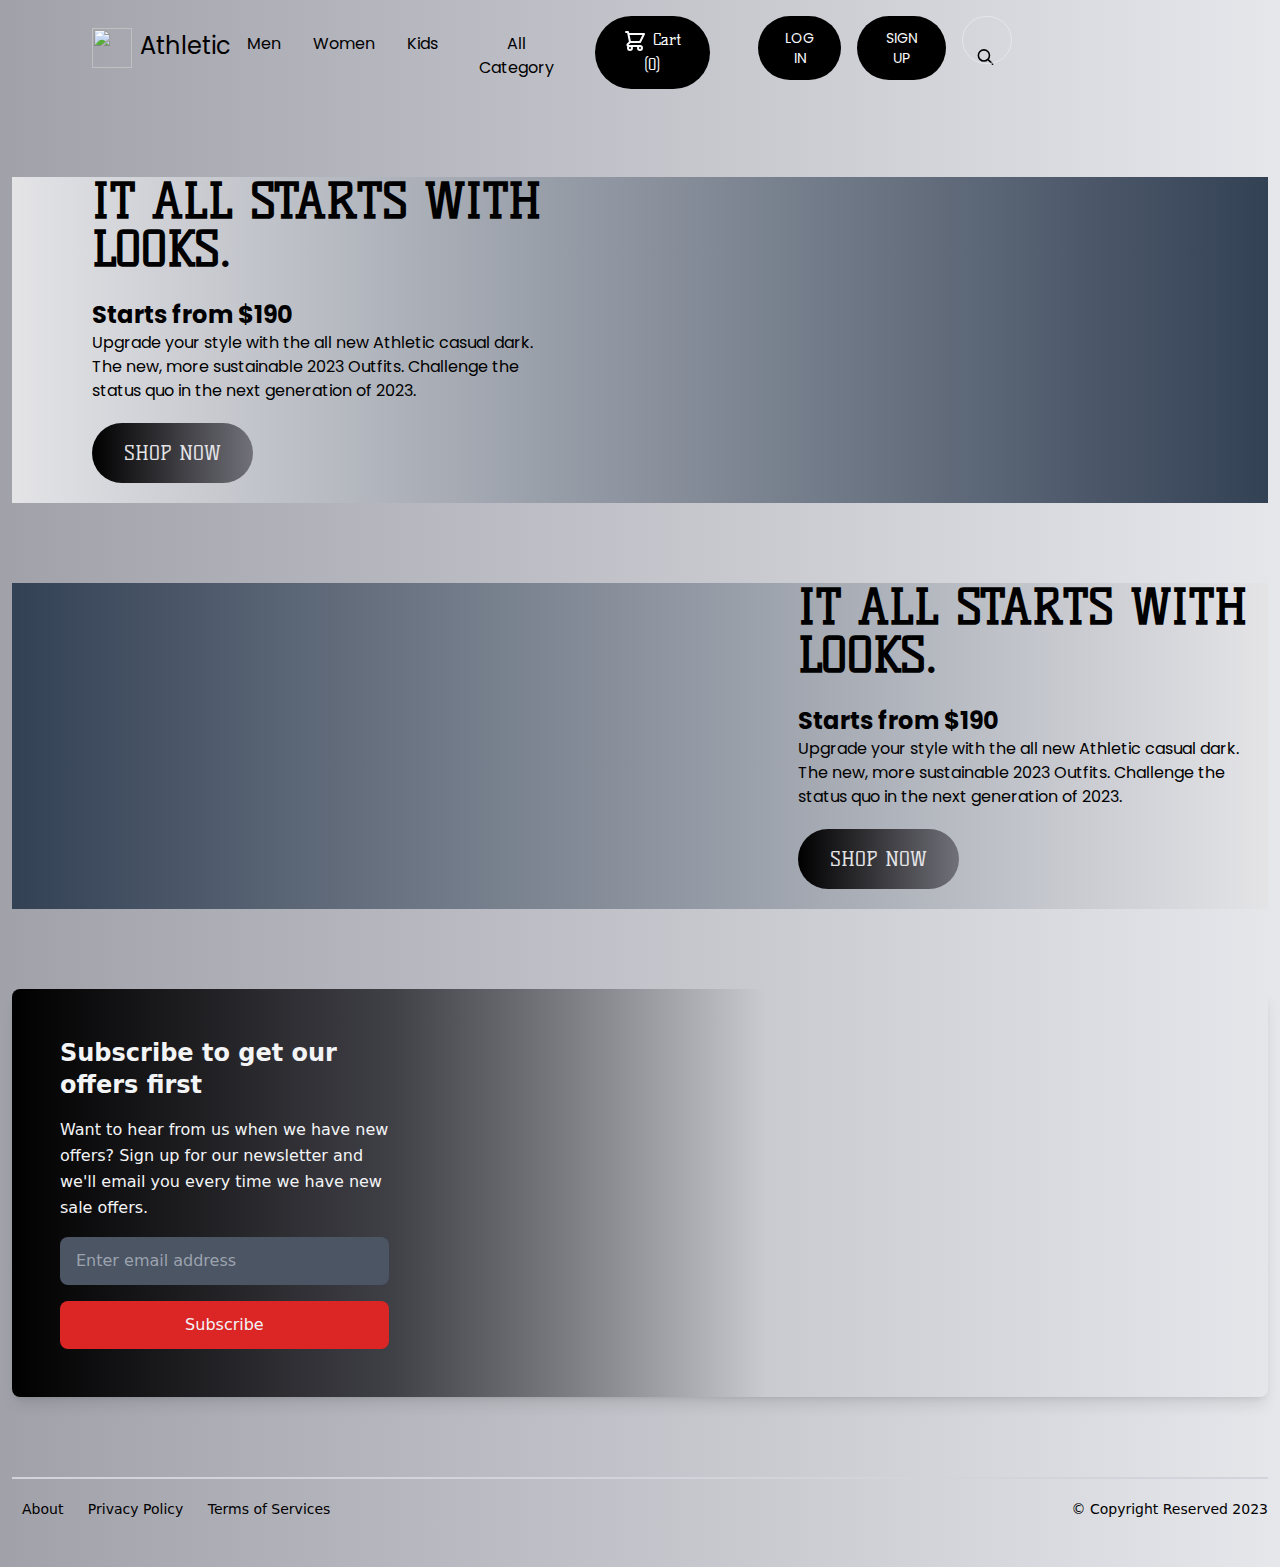
==== index.html @ 81975f5f "all progress" ====
<!DOCTYPE html>
<html lang="en">
  <head>
    <meta charset="UTF-8" />
    <meta http-equiv="X-UA-Compatible" content="IE=edge" />
    <meta name="viewport" content="width=device-width, initial-scale=1.0" />
    <title>Athletic Official website | Athletic Indonesia</title>
    <link rel="stylesheet" href="output.css" />
    <link rel="preconnect" href="https://fonts.googleapis.com" />
    <link rel="preconnect" href="https://fonts.gstatic.com" crossorigin />
    <link
      href="https://fonts.googleapis.com/css2?family=Kelly+Slab&family=Poppins&display=swap"
      rel="stylesheet"
    />
    <link rel="shortcut icon" type="image/x-icon"
    href="/images/icons8-soccer-ball-96.png"
  </head>
  <body class="bg-gradient-to-r from-zinc-400 to-gray-200">
    <div class="p-3">
      <div class="md:flex md:flex-row md:justify-between mr-64 text-center">
        <div class="flex flex-row mt-4 justify-center">
          <img
            src="/images/icons8-soccer-ball-96.png"
            class="w-10 h-10 font-Poppins ml-20 text-black font-extrabold w-10 h-10"
            alt=""
          />
          <h1 class="font-Poppins text-2xl ml-2 mt-0.5">Athletic</h1>
        </div>
        <div class="mt-1 flex flex-row">
          <a
            href="#"
            class="p-4 text-1xl font-Poppins hover:text-gray-400 hover:underline"
            >Men</a
          >
          <a
            href="#"
            class="p-4 text-1xl font-Poppins hover:text-gray-400 hover:underline"
            >Women</a
          >
          <a
            href="#"
            class="p-4 text-1xl font-Poppins hover:text-gray-400 hover:underline"
            >Kids</a
          >
          <a
            href="product-archive.html"
            class="p-4 text-1xl font-Poppins hover:text-gray-400 hover:underline"
            >All Category</a
          >

          <a
            href="#"
            class="bg-black text-gray-50 hover:bg-gray-400 p-3 px-3 sm:px-5 rounded-full ml-4 mb-2 font-Kelly mr-10"
          >
            <svg
              xmlns="http://www.w3.org/2000/svg"
              class="h-5 w-5 sm:h-6 sm:w-6 inline-block"
              fill="none"
              viewBox="0 0 24 24"
              stroke="currentColor"
            >
              <path
                stroke-linecap="round"
                stroke-linejoin="round"
                stroke-width="2"
                d="M3 3h2l.4 2M7 13h10l4-8H5.4M7 13L5.4 5M7 13l-2.293 2.293c-.63.63-.184 1.707.707 1.707H17m0 0a2 2 0 100 4 2 2 0 000-4zm-8 2a2 2 0 11-4 0 2 2 0 014 0z"
              />
            </svg>
            Cart (0)
          </a>
          <a
            href="/src/login.html"
            class="bg-black text-gray-50 btn text-primary p-3 px-3 sm:px-5 rounded-full ml-2 mb-2 font-Poppins mr-2 uppercase text-sm self-start hover:bg-gray-400"
            >Log in</a
          >
          <a
            href="./register.html"
            class="bg-black text-gray-50 btn text-primary p-3 px-3 sm:px-5 rounded-full ml-2 mb-2 font-Poppins mr-4 uppercase text-sm self-start hover:bg-gray-400"
            >Sign Up</a
          >
          <form action="" class="relative mx-auto w-max">
            <input
              type="search"
              placeholder="Search products"
              class="peer cursor-pointer relative z-10 h-12 w-12 rounded-full border bg-transparent pl-12 outline-none focus:w-full focus:cursor-text focus:border-black focus:pl-16 focus:pr-4"
            />
            <svg
              xmlns="http://www.w3.org/2000/svg"
              class="absolute inset-y-0 my-auto h-8 w-12 border-r border-transparent stroke-black px-3.5 peer-focus:border-black peer-focus:stroke-black"
              fill="none"
              viewBox="0 0 24 24"
              stroke="currentColor"
              stroke-width="2"
            >
              <path
                stroke-linecap="round"
                stroke-linejoin="round"
                d="M21 21l-6-6m2-5a7 7 0 11-14 0 7 7 0 0114 0z"
              />
            </svg>
          </form>
        </div>
      </div>
      <!--Header-->
      <div
        class="md:flex md:flex-row mt-20 bg-gradient-to-r from-zinc-200 to-slate-700"
      >
        <div class="md:w-2/5 flex flex-col justify-center ml-20 items-center">
          <h2
            class="text-5xl font-Kelly uppercase font-extrabold text-center md:self-start md:text-left"
          >
            It all starts with looks.
          </h2>
          <br />
          <hr />
          <hr />
          <p
            class="font-bold font-Poppins text-2xl text-center md:self-start md:text-left"
          >
            Starts from $190
          </p>
          <p class="font-Poppins text-center md:self-start md:text-left">
            Upgrade your style with the all new Athletic casual dark. The new,
            more sustainable 2023 Outfits. Challenge the status quo in the next
            generation of 2023.
          </p>
          <button
            class="bg-gradient-to-r from-black to to-zinc-500 text-zinc-200 rounded-full py-4 px-8 text-xl uppercase md:self-start my-5 hover:to-black font-Kelly"
          >
            Shop Now
          </button>
        </div>
        <div class="md:w-3/5">
          <img
            src="/images/mnz-ToLMORRb97Q-unsplash.jpg"
            alt=""
            class="w-full"
          />
        </div>
      </div>
      <!--Hero content-->
      <div>
        <div
          class="md:flex md:flex-row mt-20 bg-gradient-to-r from-slate-700 to-zinc-200"
        >
          <div class="md:w-3/5">
            <img
              src="/images/revolt-164_6wVEHfI-unsplash.jpg"
              alt=""
              class="w-full"
            />
          </div>
          <div class="md:w-2/5 flex flex-col justify-center ml-20 items-center">
            <h2
              class="text-5xl font-Kelly uppercase font-extrabold text-center md:self-start md:text-left"
            >
              It all starts with looks.
            </h2>
            <br />
            <hr />
            <hr />
            <p
              class="font-bold font-Poppins text-2xl text-center md:self-start md:text-left"
            >
              Starts from $190
            </p>
            <p class="font-Poppins text-center md:self-start md:text-left">
              Upgrade your style with the all new Athletic casual dark. The new,
              more sustainable 2023 Outfits. Challenge the status quo in the
              next generation of 2023.
            </p>
            <button
              class="bg-gradient-to-r from-black to to-zinc-500 text-zinc-200 rounded-full py-4 px-8 text-xl uppercase md:self-start my-5 hover:to-black font-Kelly"
            >
              Shop Now
            </button>
          </div>
        </div>
        <!--Hero content 2-->
        <!--Subscribe menu-->
        <div class="rounded-lg shadow-lg my-20 flex flex-row">
          <div
            class="lg:w-3/5 w-full bg-gradient-to-r from-black to-zinc-700 lg:from-black lg:via-zinc-700 lg:to-transparent rounded-lg text-gray-100 p-12"
          >
            <div class="lg:w-1/2">
              <h3 class="text-2xl font-extrabold mb-4">
                Subscribe to get our offers first
              </h3>
              <p class="mb-4 leading-relaxed">
                Want to hear from us when we have new offers? Sign up for our
                newsletter and we'll email you every time we have new sale
                offers.
              </p>
              <div>
                <input
                  type="email"
                  placeholder="Enter email address"
                  class="bg-gray-600 text-gray-200 placeholder-gray-400 px-4 py-3 w-full rounded-lg focus:outline-none mb-4"
                />
                <button
                  type="submit"
                  class="bg-red-600 py-3 rounded-lg w-full hover:bg-gradient-to-r from-zinc-400 to-red-300"
                >
                  Subscribe
                </button>
              </div>
            </div>
          </div>
          <div class="lg:w-2/5 w-full lg:flex lg:flex-row hidden">
            <img src="/images/subscribe-banner.png" class="h-96" alt="" />
          </div>
        </div>
        <!--Footer-->
        <div
          class="border-t-2 border-gray-300 flex flex-col md:flex-row md:justify-between text-center py-5 text-sm"
        >
          <div class="mb-4">
            <a href="#" class="mx-2.5">About</a>
            <a href="#" class="mx-2.5">Privacy Policy</a>
            <a href="#" class="mx-2.5">Terms of Services</a>
          </div>
          <p>&copy; Copyright Reserved 2023</p>
        </div>
        <!--Footer-->
      </div>
    </div>
  </body>
</html>
---- output.css ----
/*
! tailwindcss v3.2.7 | MIT License | https://tailwindcss.com
*/

/*
1. Prevent padding and border from affecting element width. (https://github.com/mozdevs/cssremedy/issues/4)
2. Allow adding a border to an element by just adding a border-width. (https://github.com/tailwindcss/tailwindcss/pull/116)
*/

*,
::before,
::after {
  box-sizing: border-box;
  /* 1 */
  border-width: 0;
  /* 2 */
  border-style: solid;
  /* 2 */
  border-color: #e5e7eb;
  /* 2 */
}

::before,
::after {
  --tw-content: '';
}

/*
1. Use a consistent sensible line-height in all browsers.
2. Prevent adjustments of font size after orientation changes in iOS.
3. Use a more readable tab size.
4. Use the user's configured `sans` font-family by default.
5. Use the user's configured `sans` font-feature-settings by default.
*/

html {
  line-height: 1.5;
  /* 1 */
  -webkit-text-size-adjust: 100%;
  /* 2 */
  -moz-tab-size: 4;
  /* 3 */
  -o-tab-size: 4;
     tab-size: 4;
  /* 3 */
  font-family: ui-sans-serif, system-ui, -apple-system, BlinkMacSystemFont, "Segoe UI", Roboto, "Helvetica Neue", Arial, "Noto Sans", sans-serif, "Apple Color Emoji", "Segoe UI Emoji", "Segoe UI Symbol", "Noto Color Emoji";
  /* 4 */
  font-feature-settings: normal;
  /* 5 */
}

/*
1. Remove the margin in all browsers.
2. Inherit line-height from `html` so users can set them as a class directly on the `html` element.
*/

body {
  margin: 0;
  /* 1 */
  line-height: inherit;
  /* 2 */
}

/*
1. Add the correct height in Firefox.
2. Correct the inheritance of border color in Firefox. (https://bugzilla.mozilla.org/show_bug.cgi?id=190655)
3. Ensure horizontal rules are visible by default.
*/

hr {
  height: 0;
  /* 1 */
  color: inherit;
  /* 2 */
  border-top-width: 1px;
  /* 3 */
}

/*
Add the correct text decoration in Chrome, Edge, and Safari.
*/

abbr:where([title]) {
  -webkit-text-decoration: underline dotted;
          text-decoration: underline dotted;
}

/*
Remove the default font size and weight for headings.
*/

h1,
h2,
h3,
h4,
h5,
h6 {
  font-size: inherit;
  font-weight: inherit;
}

/*
Reset links to optimize for opt-in styling instead of opt-out.
*/

a {
  color: inherit;
  text-decoration: inherit;
}

/*
Add the correct font weight in Edge and Safari.
*/

b,
strong {
  font-weight: bolder;
}

/*
1. Use the user's configured `mono` font family by default.
2. Correct the odd `em` font sizing in all browsers.
*/

code,
kbd,
samp,
pre {
  font-family: ui-monospace, SFMono-Regular, Menlo, Monaco, Consolas, "Liberation Mono", "Courier New", monospace;
  /* 1 */
  font-size: 1em;
  /* 2 */
}

/*
Add the correct font size in all browsers.
*/

small {
  font-size: 80%;
}

/*
Prevent `sub` and `sup` elements from affecting the line height in all browsers.
*/

sub,
sup {
  font-size: 75%;
  line-height: 0;
  position: relative;
  vertical-align: baseline;
}

sub {
  bottom: -0.25em;
}

sup {
  top: -0.5em;
}

/*
1. Remove text indentation from table contents in Chrome and Safari. (https://bugs.chromium.org/p/chromium/issues/detail?id=999088, https://bugs.webkit.org/show_bug.cgi?id=201297)
2. Correct table border color inheritance in all Chrome and Safari. (https://bugs.chromium.org/p/chromium/issues/detail?id=935729, https://bugs.webkit.org/show_bug.cgi?id=195016)
3. Remove gaps between table borders by default.
*/

table {
  text-indent: 0;
  /* 1 */
  border-color: inherit;
  /* 2 */
  border-collapse: collapse;
  /* 3 */
}

/*
1. Change the font styles in all browsers.
2. Remove the margin in Firefox and Safari.
3. Remove default padding in all browsers.
*/

button,
input,
optgroup,
select,
textarea {
  font-family: inherit;
  /* 1 */
  font-size: 100%;
  /* 1 */
  font-weight: inherit;
  /* 1 */
  line-height: inherit;
  /* 1 */
  color: inherit;
  /* 1 */
  margin: 0;
  /* 2 */
  padding: 0;
  /* 3 */
}

/*
Remove the inheritance of text transform in Edge and Firefox.
*/

button,
select {
  text-transform: none;
}

/*
1. Correct the inability to style clickable types in iOS and Safari.
2. Remove default button styles.
*/

button,
[type='button'],
[type='reset'],
[type='submit'] {
  -webkit-appearance: button;
  /* 1 */
  background-color: transparent;
  /* 2 */
  background-image: none;
  /* 2 */
}

/*
Use the modern Firefox focus style for all focusable elements.
*/

:-moz-focusring {
  outline: auto;
}

/*
Remove the additional `:invalid` styles in Firefox. (https://github.com/mozilla/gecko-dev/blob/2f9eacd9d3d995c937b4251a5557d95d494c9be1/layout/style/res/forms.css#L728-L737)
*/

:-moz-ui-invalid {
  box-shadow: none;
}

/*
Add the correct vertical alignment in Chrome and Firefox.
*/

progress {
  vertical-align: baseline;
}

/*
Correct the cursor style of increment and decrement buttons in Safari.
*/

::-webkit-inner-spin-button,
::-webkit-outer-spin-button {
  height: auto;
}

/*
1. Correct the odd appearance in Chrome and Safari.
2. Correct the outline style in Safari.
*/

[type='search'] {
  -webkit-appearance: textfield;
  /* 1 */
  outline-offset: -2px;
  /* 2 */
}

/*
Remove the inner padding in Chrome and Safari on macOS.
*/

::-webkit-search-decoration {
  -webkit-appearance: none;
}

/*
1. Correct the inability to style clickable types in iOS and Safari.
2. Change font properties to `inherit` in Safari.
*/

::-webkit-file-upload-button {
  -webkit-appearance: button;
  /* 1 */
  font: inherit;
  /* 2 */
}

/*
Add the correct display in Chrome and Safari.
*/

summary {
  display: list-item;
}

/*
Removes the default spacing and border for appropriate elements.
*/

blockquote,
dl,
dd,
h1,
h2,
h3,
h4,
h5,
h6,
hr,
figure,
p,
pre {
  margin: 0;
}

fieldset {
  margin: 0;
  padding: 0;
}

legend {
  padding: 0;
}

ol,
ul,
menu {
  list-style: none;
  margin: 0;
  padding: 0;
}

/*
Prevent resizing textareas horizontally by default.
*/

textarea {
  resize: vertical;
}

/*
1. Reset the default placeholder opacity in Firefox. (https://github.com/tailwindlabs/tailwindcss/issues/3300)
2. Set the default placeholder color to the user's configured gray 400 color.
*/

input::-moz-placeholder, textarea::-moz-placeholder {
  opacity: 1;
  /* 1 */
  color: #9ca3af;
  /* 2 */
}

input::placeholder,
textarea::placeholder {
  opacity: 1;
  /* 1 */
  color: #9ca3af;
  /* 2 */
}

/*
Set the default cursor for buttons.
*/

button,
[role="button"] {
  cursor: pointer;
}

/*
Make sure disabled buttons don't get the pointer cursor.
*/

:disabled {
  cursor: default;
}

/*
1. Make replaced elements `display: block` by default. (https://github.com/mozdevs/cssremedy/issues/14)
2. Add `vertical-align: middle` to align replaced elements more sensibly by default. (https://github.com/jensimmons/cssremedy/issues/14#issuecomment-634934210)
   This can trigger a poorly considered lint error in some tools but is included by design.
*/

img,
svg,
video,
canvas,
audio,
iframe,
embed,
object {
  display: block;
  /* 1 */
  vertical-align: middle;
  /* 2 */
}

/*
Constrain images and videos to the parent width and preserve their intrinsic aspect ratio. (https://github.com/mozdevs/cssremedy/issues/14)
*/

img,
video {
  max-width: 100%;
  height: auto;
}

/* Make elements with the HTML hidden attribute stay hidden by default */

[hidden] {
  display: none;
}

*, ::before, ::after {
  --tw-border-spacing-x: 0;
  --tw-border-spacing-y: 0;
  --tw-translate-x: 0;
  --tw-translate-y: 0;
  --tw-rotate: 0;
  --tw-skew-x: 0;
  --tw-skew-y: 0;
  --tw-scale-x: 1;
  --tw-scale-y: 1;
  --tw-pan-x:  ;
  --tw-pan-y:  ;
  --tw-pinch-zoom:  ;
  --tw-scroll-snap-strictness: proximity;
  --tw-ordinal:  ;
  --tw-slashed-zero:  ;
  --tw-numeric-figure:  ;
  --tw-numeric-spacing:  ;
  --tw-numeric-fraction:  ;
  --tw-ring-inset:  ;
  --tw-ring-offset-width: 0px;
  --tw-ring-offset-color: #fff;
  --tw-ring-color: rgb(59 130 246 / 0.5);
  --tw-ring-offset-shadow: 0 0 #0000;
  --tw-ring-shadow: 0 0 #0000;
  --tw-shadow: 0 0 #0000;
  --tw-shadow-colored: 0 0 #0000;
  --tw-blur:  ;
  --tw-brightness:  ;
  --tw-contrast:  ;
  --tw-grayscale:  ;
  --tw-hue-rotate:  ;
  --tw-invert:  ;
  --tw-saturate:  ;
  --tw-sepia:  ;
  --tw-drop-shadow:  ;
  --tw-backdrop-blur:  ;
  --tw-backdrop-brightness:  ;
  --tw-backdrop-contrast:  ;
  --tw-backdrop-grayscale:  ;
  --tw-backdrop-hue-rotate:  ;
  --tw-backdrop-invert:  ;
  --tw-backdrop-opacity:  ;
  --tw-backdrop-saturate:  ;
  --tw-backdrop-sepia:  ;
}

::backdrop {
  --tw-border-spacing-x: 0;
  --tw-border-spacing-y: 0;
  --tw-translate-x: 0;
  --tw-translate-y: 0;
  --tw-rotate: 0;
  --tw-skew-x: 0;
  --tw-skew-y: 0;
  --tw-scale-x: 1;
  --tw-scale-y: 1;
  --tw-pan-x:  ;
  --tw-pan-y:  ;
  --tw-pinch-zoom:  ;
  --tw-scroll-snap-strictness: proximity;
  --tw-ordinal:  ;
  --tw-slashed-zero:  ;
  --tw-numeric-figure:  ;
  --tw-numeric-spacing:  ;
  --tw-numeric-fraction:  ;
  --tw-ring-inset:  ;
  --tw-ring-offset-width: 0px;
  --tw-ring-offset-color: #fff;
  --tw-ring-color: rgb(59 130 246 / 0.5);
  --tw-ring-offset-shadow: 0 0 #0000;
  --tw-ring-shadow: 0 0 #0000;
  --tw-shadow: 0 0 #0000;
  --tw-shadow-colored: 0 0 #0000;
  --tw-blur:  ;
  --tw-brightness:  ;
  --tw-contrast:  ;
  --tw-grayscale:  ;
  --tw-hue-rotate:  ;
  --tw-invert:  ;
  --tw-saturate:  ;
  --tw-sepia:  ;
  --tw-drop-shadow:  ;
  --tw-backdrop-blur:  ;
  --tw-backdrop-brightness:  ;
  --tw-backdrop-contrast:  ;
  --tw-backdrop-grayscale:  ;
  --tw-backdrop-hue-rotate:  ;
  --tw-backdrop-invert:  ;
  --tw-backdrop-opacity:  ;
  --tw-backdrop-saturate:  ;
  --tw-backdrop-sepia:  ;
}

.container {
  width: 100%;
}

@media (min-width: 640px) {
  .container {
    max-width: 640px;
  }
}

@media (min-width: 768px) {
  .container {
    max-width: 768px;
  }
}

@media (min-width: 1024px) {
  .container {
    max-width: 1024px;
  }
}

@media (min-width: 1280px) {
  .container {
    max-width: 1280px;
  }
}

@media (min-width: 1536px) {
  .container {
    max-width: 1536px;
  }
}

.absolute {
  position: absolute;
}

.relative {
  position: relative;
}

.inset-y-0 {
  top: 0px;
  bottom: 0px;
}

.z-10 {
  z-index: 10;
}

.z-\[1\] {
  z-index: 1;
}

.mx-2 {
  margin-left: 0.5rem;
  margin-right: 0.5rem;
}

.mx-2\.5 {
  margin-left: 0.625rem;
  margin-right: 0.625rem;
}

.mx-auto {
  margin-left: auto;
  margin-right: auto;
}

.mx-px {
  margin-left: 1px;
  margin-right: 1px;
}

.my-2 {
  margin-top: 0.5rem;
  margin-bottom: 0.5rem;
}

.my-20 {
  margin-top: 5rem;
  margin-bottom: 5rem;
}

.my-5 {
  margin-top: 1.25rem;
  margin-bottom: 1.25rem;
}

.my-auto {
  margin-top: auto;
  margin-bottom: auto;
}

.mb-1 {
  margin-bottom: 0.25rem;
}

.mb-10 {
  margin-bottom: 2.5rem;
}

.mb-2 {
  margin-bottom: 0.5rem;
}

.mb-4 {
  margin-bottom: 1rem;
}

.mb-5 {
  margin-bottom: 1.25rem;
}

.mb-6 {
  margin-bottom: 1.5rem;
}

.mb-7 {
  margin-bottom: 1.75rem;
}

.ml-2 {
  margin-left: 0.5rem;
}

.ml-20 {
  margin-left: 5rem;
}

.ml-4 {
  margin-left: 1rem;
}

.ml-7 {
  margin-left: 1.75rem;
}

.mr-10 {
  margin-right: 2.5rem;
}

.mr-2 {
  margin-right: 0.5rem;
}

.mr-4 {
  margin-right: 1rem;
}

.mr-64 {
  margin-right: 16rem;
}

.mt-0 {
  margin-top: 0px;
}

.mt-0\.5 {
  margin-top: 0.125rem;
}

.mt-1 {
  margin-top: 0.25rem;
}

.mt-10 {
  margin-top: 2.5rem;
}

.mt-2 {
  margin-top: 0.5rem;
}

.mt-20 {
  margin-top: 5rem;
}

.mt-3 {
  margin-top: 0.75rem;
}

.mt-4 {
  margin-top: 1rem;
}

.mt-5 {
  margin-top: 1.25rem;
}

.mt-6 {
  margin-top: 1.5rem;
}

.mt-7 {
  margin-top: 1.75rem;
}

.block {
  display: block;
}

.inline-block {
  display: inline-block;
}

.flex {
  display: flex;
}

.grid {
  display: grid;
}

.hidden {
  display: none;
}

.h-10 {
  height: 2.5rem;
}

.h-12 {
  height: 3rem;
}

.h-40 {
  height: 10rem;
}

.h-5 {
  height: 1.25rem;
}

.h-6 {
  height: 1.5rem;
}

.h-8 {
  height: 2rem;
}

.h-96 {
  height: 24rem;
}

.h-full {
  height: 100%;
}

.min-h-screen {
  min-height: 100vh;
}

.w-1\/2 {
  width: 50%;
}

.w-10 {
  width: 2.5rem;
}

.w-10\/12 {
  width: 83.333333%;
}

.w-12 {
  width: 3rem;
}

.w-5 {
  width: 1.25rem;
}

.w-6 {
  width: 1.5rem;
}

.w-full {
  width: 100%;
}

.w-max {
  width: -moz-max-content;
  width: max-content;
}

.max-w-2xl {
  max-width: 42rem;
}

.cursor-pointer {
  cursor: pointer;
}

.flex-row {
  flex-direction: row;
}

.flex-col {
  flex-direction: column;
}

.flex-wrap {
  flex-wrap: wrap;
}

.items-center {
  align-items: center;
}

.justify-center {
  justify-content: center;
}

.justify-between {
  justify-content: space-between;
}

.gap-0 {
  gap: 0px;
}

.gap-1 {
  gap: 0.25rem;
}

.gap-3 {
  gap: 0.75rem;
}

.gap-5 {
  gap: 1.25rem;
}

.self-start {
  align-self: flex-start;
}

.self-end {
  align-self: flex-end;
}

.self-center {
  align-self: center;
}

.overflow-hidden {
  overflow: hidden;
}

.rounded-full {
  border-radius: 9999px;
}

.rounded-lg {
  border-radius: 0.5rem;
}

.rounded-md {
  border-radius: 0.375rem;
}

.rounded-xl {
  border-radius: 0.75rem;
}

.rounded-l-lg {
  border-top-left-radius: 0.5rem;
  border-bottom-left-radius: 0.5rem;
}

.rounded-l-xl {
  border-top-left-radius: 0.75rem;
  border-bottom-left-radius: 0.75rem;
}

.border {
  border-width: 1px;
}

.border-b-\[1px\] {
  border-bottom-width: 1px;
}

.border-r {
  border-right-width: 1px;
}

.border-t-2 {
  border-top-width: 2px;
}

.border-gray-200 {
  --tw-border-opacity: 1;
  border-color: rgb(229 231 235 / var(--tw-border-opacity));
}

.border-gray-300 {
  --tw-border-opacity: 1;
  border-color: rgb(209 213 219 / var(--tw-border-opacity));
}

.border-gray-400 {
  --tw-border-opacity: 1;
  border-color: rgb(156 163 175 / var(--tw-border-opacity));
}

.border-gray-500 {
  --tw-border-opacity: 1;
  border-color: rgb(107 114 128 / var(--tw-border-opacity));
}

.border-transparent {
  border-color: transparent;
}

.bg-black {
  --tw-bg-opacity: 1;
  background-color: rgb(0 0 0 / var(--tw-bg-opacity));
}

.bg-gray-600 {
  --tw-bg-opacity: 1;
  background-color: rgb(75 85 99 / var(--tw-bg-opacity));
}

.bg-red-600 {
  --tw-bg-opacity: 1;
  background-color: rgb(220 38 38 / var(--tw-bg-opacity));
}

.bg-sky-500 {
  --tw-bg-opacity: 1;
  background-color: rgb(14 165 233 / var(--tw-bg-opacity));
}

.bg-slate-100 {
  --tw-bg-opacity: 1;
  background-color: rgb(241 245 249 / var(--tw-bg-opacity));
}

.bg-slate-200 {
  --tw-bg-opacity: 1;
  background-color: rgb(226 232 240 / var(--tw-bg-opacity));
}

.bg-slate-400 {
  --tw-bg-opacity: 1;
  background-color: rgb(148 163 184 / var(--tw-bg-opacity));
}

.bg-transparent {
  background-color: transparent;
}

.bg-white {
  --tw-bg-opacity: 1;
  background-color: rgb(255 255 255 / var(--tw-bg-opacity));
}

.bg-gradient-to-r {
  background-image: linear-gradient(to right, var(--tw-gradient-stops));
}

.from-black {
  --tw-gradient-from: #000;
  --tw-gradient-to: rgb(0 0 0 / 0);
  --tw-gradient-stops: var(--tw-gradient-from), var(--tw-gradient-to);
}

.from-slate-700 {
  --tw-gradient-from: #334155;
  --tw-gradient-to: rgb(51 65 85 / 0);
  --tw-gradient-stops: var(--tw-gradient-from), var(--tw-gradient-to);
}

.from-zinc-200 {
  --tw-gradient-from: #e4e4e7;
  --tw-gradient-to: rgb(228 228 231 / 0);
  --tw-gradient-stops: var(--tw-gradient-from), var(--tw-gradient-to);
}

.from-zinc-400 {
  --tw-gradient-from: #a1a1aa;
  --tw-gradient-to: rgb(161 161 170 / 0);
  --tw-gradient-stops: var(--tw-gradient-from), var(--tw-gradient-to);
}

.to-gray-200 {
  --tw-gradient-to: #e5e7eb;
}

.to-red-300 {
  --tw-gradient-to: #fca5a5;
}

.to-slate-700 {
  --tw-gradient-to: #334155;
}

.to-zinc-200 {
  --tw-gradient-to: #e4e4e7;
}

.to-zinc-500 {
  --tw-gradient-to: #71717a;
}

.to-zinc-700 {
  --tw-gradient-to: #3f3f46;
}

.bg-cover {
  background-size: cover;
}

.bg-center {
  background-position: center;
}

.bg-no-repeat {
  background-repeat: no-repeat;
}

.stroke-black {
  stroke: #000;
}

.p-1 {
  padding: 0.25rem;
}

.p-12 {
  padding: 3rem;
}

.p-3 {
  padding: 0.75rem;
}

.p-4 {
  padding: 1rem;
}

.p-8 {
  padding: 2rem;
}

.px-2 {
  padding-left: 0.5rem;
  padding-right: 0.5rem;
}

.px-3 {
  padding-left: 0.75rem;
  padding-right: 0.75rem;
}

.px-3\.5 {
  padding-left: 0.875rem;
  padding-right: 0.875rem;
}

.px-4 {
  padding-left: 1rem;
  padding-right: 1rem;
}

.px-5 {
  padding-left: 1.25rem;
  padding-right: 1.25rem;
}

.px-7 {
  padding-left: 1.75rem;
  padding-right: 1.75rem;
}

.px-8 {
  padding-left: 2rem;
  padding-right: 2rem;
}

.py-1 {
  padding-top: 0.25rem;
  padding-bottom: 0.25rem;
}

.py-2 {
  padding-top: 0.5rem;
  padding-bottom: 0.5rem;
}

.py-3 {
  padding-top: 0.75rem;
  padding-bottom: 0.75rem;
}

.py-4 {
  padding-top: 1rem;
  padding-bottom: 1rem;
}

.py-5 {
  padding-top: 1.25rem;
  padding-bottom: 1.25rem;
}

.py-9 {
  padding-top: 2.25rem;
  padding-bottom: 2.25rem;
}

.pb-2 {
  padding-bottom: 0.5rem;
}

.pb-\[25px\] {
  padding-bottom: 25px;
}

.pl-12 {
  padding-left: 3rem;
}

.pl-4 {
  padding-left: 1rem;
}

.pr-4 {
  padding-right: 1rem;
}

.pt-28 {
  padding-top: 7rem;
}

.pt-7 {
  padding-top: 1.75rem;
}

.pt-\[25px\] {
  padding-top: 25px;
}

.text-center {
  text-align: center;
}

.font-Kelly {
  font-family: Kelly Slab;
}

.font-Poppins {
  font-family: Poppins;
}

.text-2xl {
  font-size: 1.5rem;
  line-height: 2rem;
}

.text-3xl {
  font-size: 1.875rem;
  line-height: 2.25rem;
}

.text-5xl {
  font-size: 3rem;
  line-height: 1;
}

.text-base {
  font-size: 1rem;
  line-height: 1.5rem;
}

.text-lg {
  font-size: 1.125rem;
  line-height: 1.75rem;
}

.text-sm {
  font-size: 0.875rem;
  line-height: 1.25rem;
}

.text-xl {
  font-size: 1.25rem;
  line-height: 1.75rem;
}

.text-xs {
  font-size: 0.75rem;
  line-height: 1rem;
}

.font-bold {
  font-weight: 700;
}

.font-extrabold {
  font-weight: 800;
}

.font-light {
  font-weight: 300;
}

.font-medium {
  font-weight: 500;
}

.font-normal {
  font-weight: 400;
}

.font-semibold {
  font-weight: 600;
}

.uppercase {
  text-transform: uppercase;
}

.leading-relaxed {
  line-height: 1.625;
}

.text-black {
  --tw-text-opacity: 1;
  color: rgb(0 0 0 / var(--tw-text-opacity));
}

.text-blue-600 {
  --tw-text-opacity: 1;
  color: rgb(37 99 235 / var(--tw-text-opacity));
}

.text-gray-100 {
  --tw-text-opacity: 1;
  color: rgb(243 244 246 / var(--tw-text-opacity));
}

.text-gray-200 {
  --tw-text-opacity: 1;
  color: rgb(229 231 235 / var(--tw-text-opacity));
}

.text-gray-50 {
  --tw-text-opacity: 1;
  color: rgb(249 250 251 / var(--tw-text-opacity));
}

.text-gray-500 {
  --tw-text-opacity: 1;
  color: rgb(107 114 128 / var(--tw-text-opacity));
}

.text-gray-900 {
  --tw-text-opacity: 1;
  color: rgb(17 24 39 / var(--tw-text-opacity));
}

.text-neutral-500 {
  --tw-text-opacity: 1;
  color: rgb(115 115 115 / var(--tw-text-opacity));
}

.text-red-500 {
  --tw-text-opacity: 1;
  color: rgb(239 68 68 / var(--tw-text-opacity));
}

.text-slate-700 {
  --tw-text-opacity: 1;
  color: rgb(51 65 85 / var(--tw-text-opacity));
}

.text-slate-800 {
  --tw-text-opacity: 1;
  color: rgb(30 41 59 / var(--tw-text-opacity));
}

.text-stone-800 {
  --tw-text-opacity: 1;
  color: rgb(41 37 36 / var(--tw-text-opacity));
}

.text-white {
  --tw-text-opacity: 1;
  color: rgb(255 255 255 / var(--tw-text-opacity));
}

.text-zinc-200 {
  --tw-text-opacity: 1;
  color: rgb(228 228 231 / var(--tw-text-opacity));
}

.placeholder-gray-400::-moz-placeholder {
  --tw-placeholder-opacity: 1;
  color: rgb(156 163 175 / var(--tw-placeholder-opacity));
}

.placeholder-gray-400::placeholder {
  --tw-placeholder-opacity: 1;
  color: rgb(156 163 175 / var(--tw-placeholder-opacity));
}

.shadow-2xl {
  --tw-shadow: 0 25px 50px -12px rgb(0 0 0 / 0.25);
  --tw-shadow-colored: 0 25px 50px -12px var(--tw-shadow-color);
  box-shadow: var(--tw-ring-offset-shadow, 0 0 #0000), var(--tw-ring-shadow, 0 0 #0000), var(--tw-shadow);
}

.shadow-lg {
  --tw-shadow: 0 10px 15px -3px rgb(0 0 0 / 0.1), 0 4px 6px -4px rgb(0 0 0 / 0.1);
  --tw-shadow-colored: 0 10px 15px -3px var(--tw-shadow-color), 0 4px 6px -4px var(--tw-shadow-color);
  box-shadow: var(--tw-ring-offset-shadow, 0 0 #0000), var(--tw-ring-shadow, 0 0 #0000), var(--tw-shadow);
}

.shadow-xl {
  --tw-shadow: 0 20px 25px -5px rgb(0 0 0 / 0.1), 0 8px 10px -6px rgb(0 0 0 / 0.1);
  --tw-shadow-colored: 0 20px 25px -5px var(--tw-shadow-color), 0 8px 10px -6px var(--tw-shadow-color);
  box-shadow: var(--tw-ring-offset-shadow, 0 0 #0000), var(--tw-ring-shadow, 0 0 #0000), var(--tw-shadow);
}

.shadow-neutral-900 {
  --tw-shadow-color: #171717;
  --tw-shadow: var(--tw-shadow-colored);
}

.outline-none {
  outline: 2px solid transparent;
  outline-offset: 2px;
}

.ring-sky-500 {
  --tw-ring-opacity: 1;
  --tw-ring-color: rgb(14 165 233 / var(--tw-ring-opacity));
}

.duration-200 {
  transition-duration: 200ms;
}

.duration-300 {
  transition-duration: 300ms;
}

.ease-in-out {
  transition-timing-function: cubic-bezier(0.4, 0, 0.2, 1);
}

.ease-out {
  transition-timing-function: cubic-bezier(0, 0, 0.2, 1);
}

.placeholder\:text-slate-400::-moz-placeholder {
  --tw-text-opacity: 1;
  color: rgb(148 163 184 / var(--tw-text-opacity));
}

.placeholder\:text-slate-400::placeholder {
  --tw-text-opacity: 1;
  color: rgb(148 163 184 / var(--tw-text-opacity));
}

.after\:ml-0::after {
  content: var(--tw-content);
  margin-left: 0px;
}

.after\:ml-0\.5::after {
  content: var(--tw-content);
  margin-left: 0.125rem;
}

.after\:text-pink-600::after {
  content: var(--tw-content);
  --tw-text-opacity: 1;
  color: rgb(219 39 119 / var(--tw-text-opacity));
}

.after\:content-\[\'\*\'\]::after {
  --tw-content: '*';
  content: var(--tw-content);
}

.invalid\:text-red-600:invalid {
  --tw-text-opacity: 1;
  color: rgb(220 38 38 / var(--tw-text-opacity));
}

.hover\:scale-105:hover {
  --tw-scale-x: 1.05;
  --tw-scale-y: 1.05;
  transform: translate(var(--tw-translate-x), var(--tw-translate-y)) rotate(var(--tw-rotate)) skewX(var(--tw-skew-x)) skewY(var(--tw-skew-y)) scaleX(var(--tw-scale-x)) scaleY(var(--tw-scale-y));
}

.hover\:scale-110:hover {
  --tw-scale-x: 1.1;
  --tw-scale-y: 1.1;
  transform: translate(var(--tw-translate-x), var(--tw-translate-y)) rotate(var(--tw-rotate)) skewX(var(--tw-skew-x)) skewY(var(--tw-skew-y)) scaleX(var(--tw-scale-x)) scaleY(var(--tw-scale-y));
}

.hover\:bg-gray-400:hover {
  --tw-bg-opacity: 1;
  background-color: rgb(156 163 175 / var(--tw-bg-opacity));
}

.hover\:bg-sky-400:hover {
  --tw-bg-opacity: 1;
  background-color: rgb(56 189 248 / var(--tw-bg-opacity));
}

.hover\:bg-gradient-to-r:hover {
  background-image: linear-gradient(to right, var(--tw-gradient-stops));
}

.hover\:to-black:hover {
  --tw-gradient-to: #000;
}

.hover\:text-gray-400:hover {
  --tw-text-opacity: 1;
  color: rgb(156 163 175 / var(--tw-text-opacity));
}

.hover\:text-sky-500:hover {
  --tw-text-opacity: 1;
  color: rgb(14 165 233 / var(--tw-text-opacity));
}

.hover\:underline:hover {
  text-decoration-line: underline;
}

.hover\:opacity-70:hover {
  opacity: 0.7;
}

.hover\:shadow-lg:hover {
  --tw-shadow: 0 10px 15px -3px rgb(0 0 0 / 0.1), 0 4px 6px -4px rgb(0 0 0 / 0.1);
  --tw-shadow-colored: 0 10px 15px -3px var(--tw-shadow-color), 0 4px 6px -4px var(--tw-shadow-color);
  box-shadow: var(--tw-ring-offset-shadow, 0 0 #0000), var(--tw-ring-shadow, 0 0 #0000), var(--tw-shadow);
}

.focus\:w-full:focus {
  width: 100%;
}

.focus\:scale-110:focus {
  --tw-scale-x: 1.1;
  --tw-scale-y: 1.1;
  transform: translate(var(--tw-translate-x), var(--tw-translate-y)) rotate(var(--tw-rotate)) skewX(var(--tw-skew-x)) skewY(var(--tw-skew-y)) scaleX(var(--tw-scale-x)) scaleY(var(--tw-scale-y));
}

.focus\:cursor-text:focus {
  cursor: text;
}

.focus\:border-black:focus {
  --tw-border-opacity: 1;
  border-color: rgb(0 0 0 / var(--tw-border-opacity));
}

.focus\:border-sky-500:focus {
  --tw-border-opacity: 1;
  border-color: rgb(14 165 233 / var(--tw-border-opacity));
}

.focus\:pl-16:focus {
  padding-left: 4rem;
}

.focus\:pr-4:focus {
  padding-right: 1rem;
}

.focus\:outline-none:focus {
  outline: 2px solid transparent;
  outline-offset: 2px;
}

.focus\:ring-1:focus {
  --tw-ring-offset-shadow: var(--tw-ring-inset) 0 0 0 var(--tw-ring-offset-width) var(--tw-ring-offset-color);
  --tw-ring-shadow: var(--tw-ring-inset) 0 0 0 calc(1px + var(--tw-ring-offset-width)) var(--tw-ring-color);
  box-shadow: var(--tw-ring-offset-shadow), var(--tw-ring-shadow), var(--tw-shadow, 0 0 #0000);
}

.peer:focus ~ .peer-focus\:border-black {
  --tw-border-opacity: 1;
  border-color: rgb(0 0 0 / var(--tw-border-opacity));
}

.peer:focus ~ .peer-focus\:stroke-black {
  stroke: #000;
}

@media (min-width: 640px) {
  .sm\:mt-5 {
    margin-top: 1.25rem;
  }

  .sm\:block {
    display: block;
  }

  .sm\:h-6 {
    height: 1.5rem;
  }

  .sm\:w-1\/2 {
    width: 50%;
  }

  .sm\:w-10\/12 {
    width: 83.333333%;
  }

  .sm\:w-6 {
    width: 1.5rem;
  }

  .sm\:w-full {
    width: 100%;
  }

  .sm\:grid-cols-1 {
    grid-template-columns: repeat(1, minmax(0, 1fr));
  }

  .sm\:px-4 {
    padding-left: 1rem;
    padding-right: 1rem;
  }

  .sm\:px-5 {
    padding-left: 1.25rem;
    padding-right: 1.25rem;
  }
}

@media (min-width: 768px) {
  .md\:flex {
    display: flex;
  }

  .md\:w-1\/3 {
    width: 33.333333%;
  }

  .md\:w-1\/4 {
    width: 25%;
  }

  .md\:w-2\/5 {
    width: 40%;
  }

  .md\:w-3\/5 {
    width: 60%;
  }

  .md\:flex-row {
    flex-direction: row;
  }

  .md\:justify-between {
    justify-content: space-between;
  }

  .md\:self-start {
    align-self: flex-start;
  }

  .md\:text-left {
    text-align: left;
  }

  .md\:text-xl {
    font-size: 1.25rem;
    line-height: 1.75rem;
  }
}

@media (min-width: 1024px) {
  .lg\:right-0 {
    right: 0px;
  }

  .lg\:mt-0 {
    margin-top: 0px;
  }

  .lg\:mt-9 {
    margin-top: 2.25rem;
  }

  .lg\:flex {
    display: flex;
  }

  .lg\:w-1\/2 {
    width: 50%;
  }

  .lg\:w-1\/3 {
    width: 33.333333%;
  }

  .lg\:w-1\/4 {
    width: 25%;
  }

  .lg\:w-1\/6 {
    width: 16.666667%;
  }

  .lg\:w-2\/5 {
    width: 40%;
  }

  .lg\:w-3\/5 {
    width: 60%;
  }

  .lg\:w-auto {
    width: auto;
  }

  .lg\:grid-cols-2 {
    grid-template-columns: repeat(2, minmax(0, 1fr));
  }

  .lg\:flex-row {
    flex-direction: row;
  }

  .lg\:from-black {
    --tw-gradient-from: #000;
    --tw-gradient-to: rgb(0 0 0 / 0);
    --tw-gradient-stops: var(--tw-gradient-from), var(--tw-gradient-to);
  }

  .lg\:via-zinc-700 {
    --tw-gradient-to: rgb(63 63 70 / 0);
    --tw-gradient-stops: var(--tw-gradient-from), #3f3f46, var(--tw-gradient-to);
  }

  .lg\:to-transparent {
    --tw-gradient-to: transparent;
  }

  .lg\:text-3xl {
    font-size: 1.875rem;
    line-height: 2.25rem;
  }
}
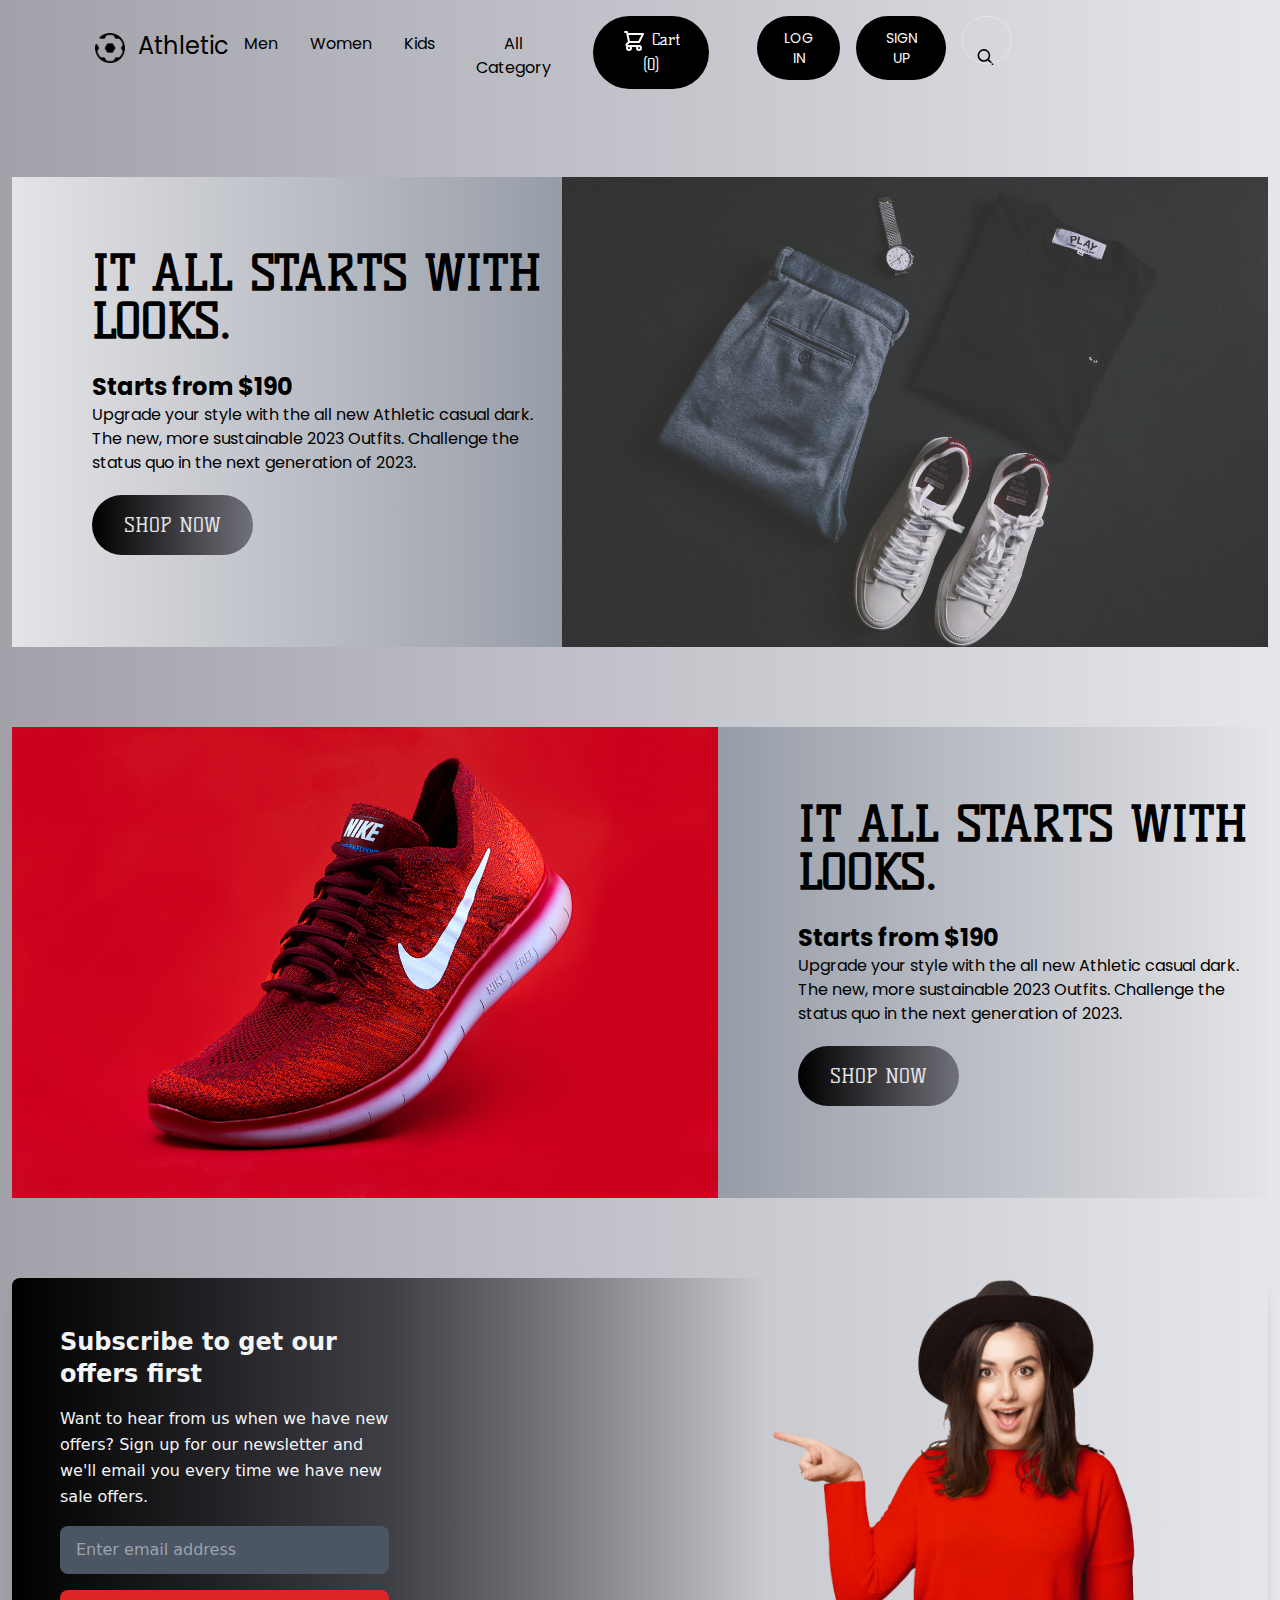
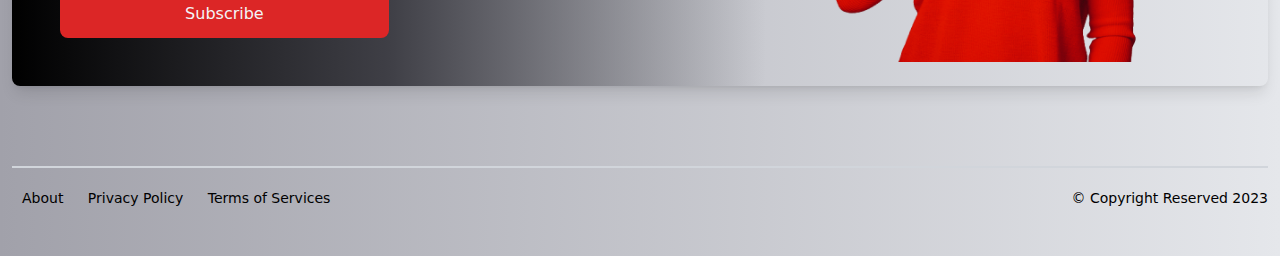
==== commit dc965592: "add images" ====
--- a/index.html
+++ b/index.html
@@ -13,14 +13,14 @@
       rel="stylesheet"
     />
     <link rel="shortcut icon" type="image/x-icon"
-    href="/images/icons8-soccer-ball-96.png"
+    href="images/icons8-soccer-ball-96.png"
   </head>
   <body class="bg-gradient-to-r from-zinc-400 to-gray-200">
     <div class="p-3">
       <div class="md:flex md:flex-row md:justify-between mr-64 text-center">
         <div class="flex flex-row mt-4 justify-center">
           <img
-            src="/images/icons8-soccer-ball-96.png"
+            src="images/icons8-soccer-ball-96.png"
             class="w-10 h-10 font-Poppins ml-20 text-black font-extrabold w-10 h-10"
             alt=""
           />
@@ -132,7 +132,7 @@
         </div>
         <div class="md:w-3/5">
           <img
-            src="/images/mnz-ToLMORRb97Q-unsplash.jpg"
+            src="images/mnz-ToLMORRb97Q-unsplash.jpg"
             alt=""
             class="w-full"
           />
@@ -145,7 +145,7 @@
         >
           <div class="md:w-3/5">
             <img
-              src="/images/revolt-164_6wVEHfI-unsplash.jpg"
+              src="images/revolt-164_6wVEHfI-unsplash.jpg"
               alt=""
               class="w-full"
             />
@@ -207,7 +207,7 @@
             </div>
           </div>
           <div class="lg:w-2/5 w-full lg:flex lg:flex-row hidden">
-            <img src="/images/subscribe-banner.png" class="h-96" alt="" />
+            <img src="images/subscribe-banner.png" class="h-96" alt="" />
           </div>
         </div>
         <!--Footer-->
